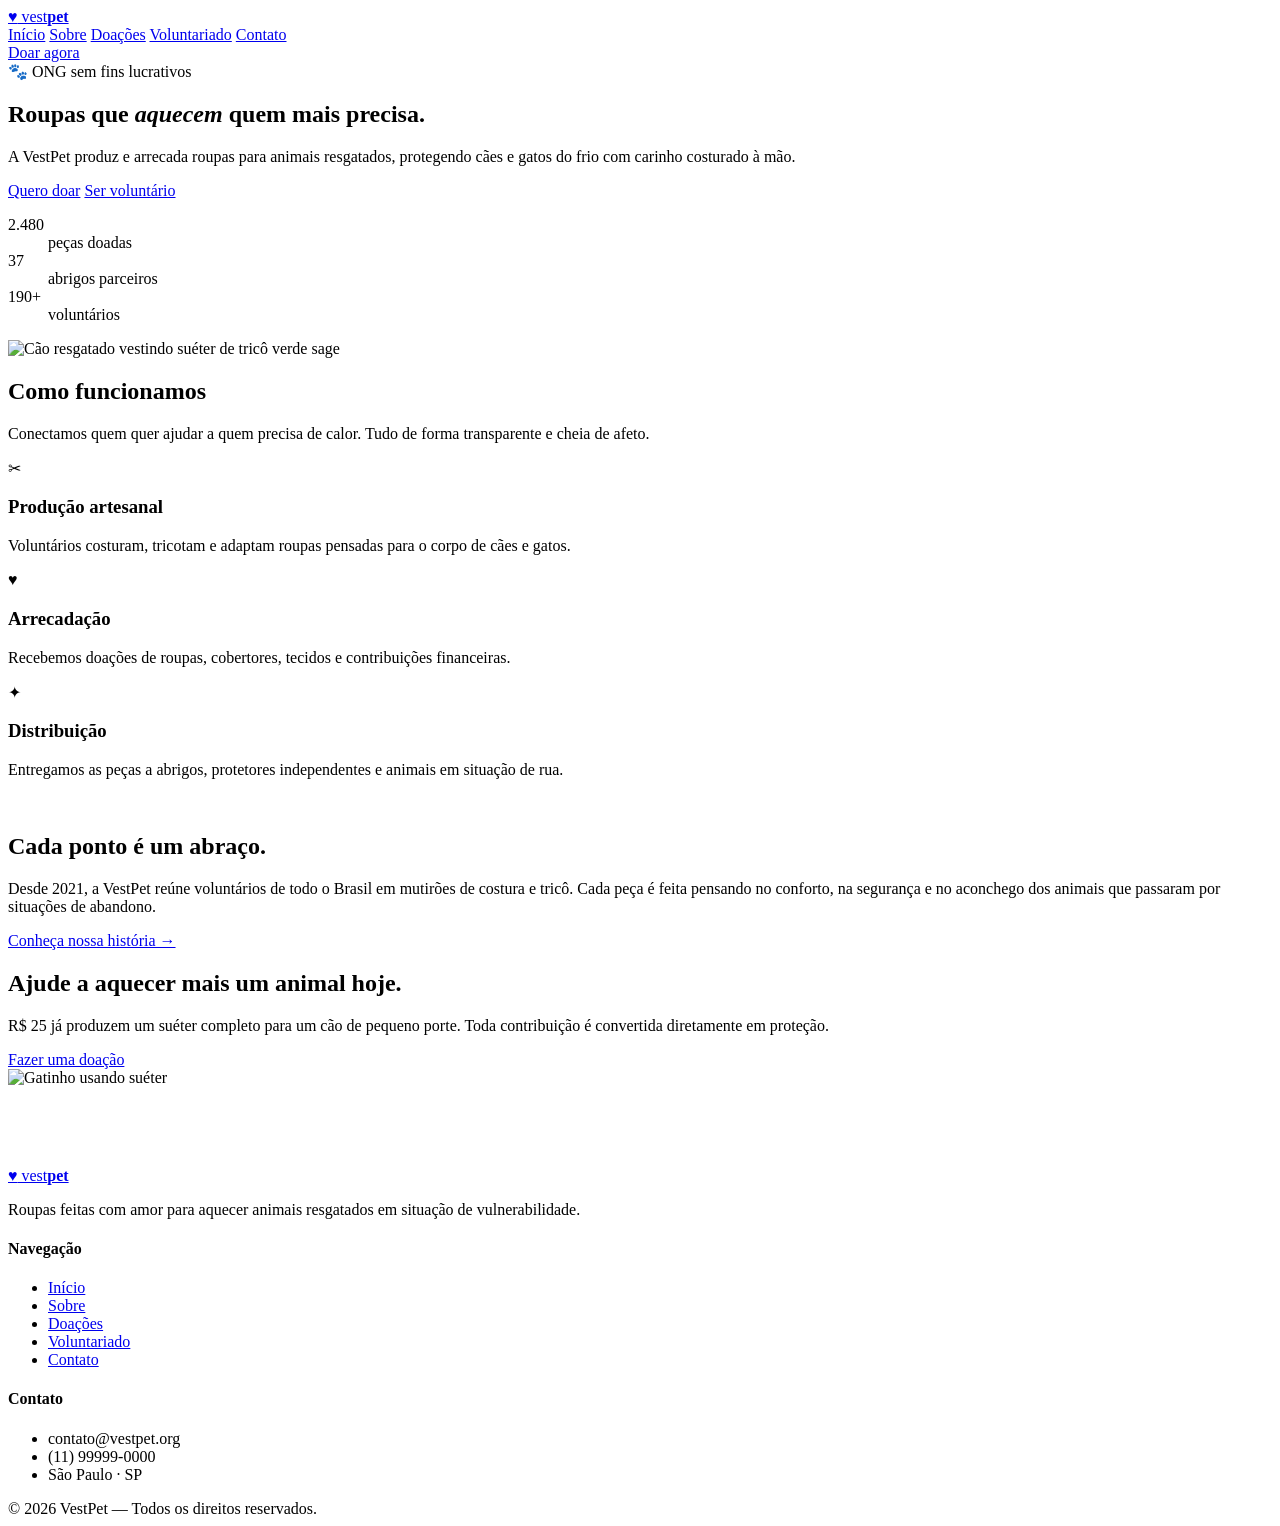
==== index.html @ b2495966 "Primeiro Commit" ====
<!DOCTYPE html>
<html lang="pt-BR">
<head>
<meta charset="UTF-8" />
<meta name="viewport" content="width=device-width, initial-scale=1" />
<title>VestPet</title>
<meta name="description" content="ONG que produz e arrecada roupas para animais em situação de vulnerabilidade." />
<link rel="stylesheet" href="styles.css" />
</head>
<body>

<header class="header">
  <div class="container header-inner">
    <a href="index.html" class="logo"><span class="logo-mark">♥</span> vest<b>pet</b></a>
    <nav class="nav">
      <a href="index.html" class="active">Início</a>
      <a href="sobre.html">Sobre</a>
      <a href="doacoes.html">Doações</a>
      <a href="voluntarie-se.html">Voluntariado</a>
      <a href="contato.html">Contato</a>
    </nav>
    <a href="doacoes.html" class="btn btn-primary btn-sm">Doar agora</a>
  </div>
</header>

<main>
  <!-- HERO -->
  <section class="hero">
    <div class="container hero-grid">
      <div>
        <span class="tag">🐾 ONG sem fins lucrativos</span>
        <h1>Roupas que <em>aquecem</em> quem mais precisa.</h1>
        <p class="lead">A VestPet produz e arrecada roupas para animais resgatados, protegendo cães e gatos do frio com carinho costurado à mão.</p>
        <div class="cta-row">
          <a href="doacoes.html" class="btn btn-primary">Quero doar</a>
          <a href="voluntarie-se.html" class="btn btn-ghost">Ser voluntário</a>
        </div>
        <dl class="stats">
          <div><dt>2.480</dt><dd>peças doadas</dd></div>
          <div><dt>37</dt><dd>abrigos parceiros</dd></div>
          <div><dt>190+</dt><dd>voluntários</dd></div>
        </dl>
      </div>
      <div class="hero-art">
        <img src="como-ajudar-ong-de-animais-petlove1.jpg" alt="Cão resgatado vestindo suéter de tricô verde sage" />
      </div>
    </div>
  </section>

  <!-- HOW -->
  <section class="section section-alt">
    <div class="container">
      <div class="section-head">
        <h2>Como funcionamos</h2>
        <p>Conectamos quem quer ajudar a quem precisa de calor. Tudo de forma transparente e cheia de afeto.</p>
      </div>
      <div class="grid-3">
        <div class="card">
          <div class="icon">✂</div>
          <h3>Produção artesanal</h3>
          <p>Voluntários costuram, tricotam e adaptam roupas pensadas para o corpo de cães e gatos.</p>
        </div>
        <div class="card">
          <div class="icon">♥</div>
          <h3>Arrecadação</h3>
          <p>Recebemos doações de roupas, cobertores, tecidos e contribuições financeiras.</p>
        </div>
        <div class="card">
          <div class="icon">✦</div>
          <h3>Distribuição</h3>
          <p>Entregamos as peças a abrigos, protetores independentes e animais em situação de rua.</p>
        </div>
      </div>
    </div>
  </section>

  <!-- SPLIT -->
  <section class="section">
    <div class="container grid-2">
      <img class="split-img" src="ongs-de-animais-em-goiania_capa-e1586878809593.jpeg" alt="" />
      <div class="split-text">
        <h2>Cada ponto é um abraço.</h2>
        <p>Desde 2021, a VestPet reúne voluntários de todo o Brasil em mutirões de costura e tricô. Cada peça é feita pensando no conforto, na segurança e no aconchego dos animais que passaram por situações de abandono.</p>
        <a href="sobre.html" class="link-arrow">Conheça nossa história →</a>
      </div>
    </div>
  </section>

  <!-- CTA -->
  <section class="container" style="padding-bottom: 5rem;">
    <div class="cta">
      <div>
        <h2>Ajude a aquecer mais um animal hoje.</h2>
        <p>R$ 25 já produzem um suéter completo para um cão de pequeno porte. Toda contribuição é convertida diretamente em proteção.</p>
        <a href="doacoes.html" class="btn btn-light" style="margin-top: 1.5rem;">Fazer uma doação</a>
      </div>
      <img src="assets/cat-sweater.jpg" alt="Gatinho usando suéter" />
    </div>
  </section>
</main>

<footer class="footer">
  <div class="container footer-grid">
    <div>
      <a href="index.html" class="logo"><span class="logo-mark">♥</span> vest<b>pet</b></a>
      <p class="tag-line">Roupas feitas com amor para aquecer animais resgatados em situação de vulnerabilidade.</p>
    </div>
    <div>
      <h4>Navegação</h4>
      <ul>
        <li><a href="index.html">Início</a></li>
        <li><a href="sobre.html">Sobre</a></li>
        <li><a href="doacoes.html">Doações</a></li>
        <li><a href="voluntarie-se.html">Voluntariado</a></li>
        <li><a href="contato.html">Contato</a></li>
      </ul>
    </div>
    <div>
      <h4>Contato</h4>
      <ul>
        <li>contato@vestpet.org</li>
        <li>(11) 99999-0000</li>
        <li>São Paulo · SP</li>
      </ul>
    </div>
  </div>
  <div class="footer-bottom">© 2026 VestPet — Todos os direitos reservados.</div>
</footer>

</body>
</html>
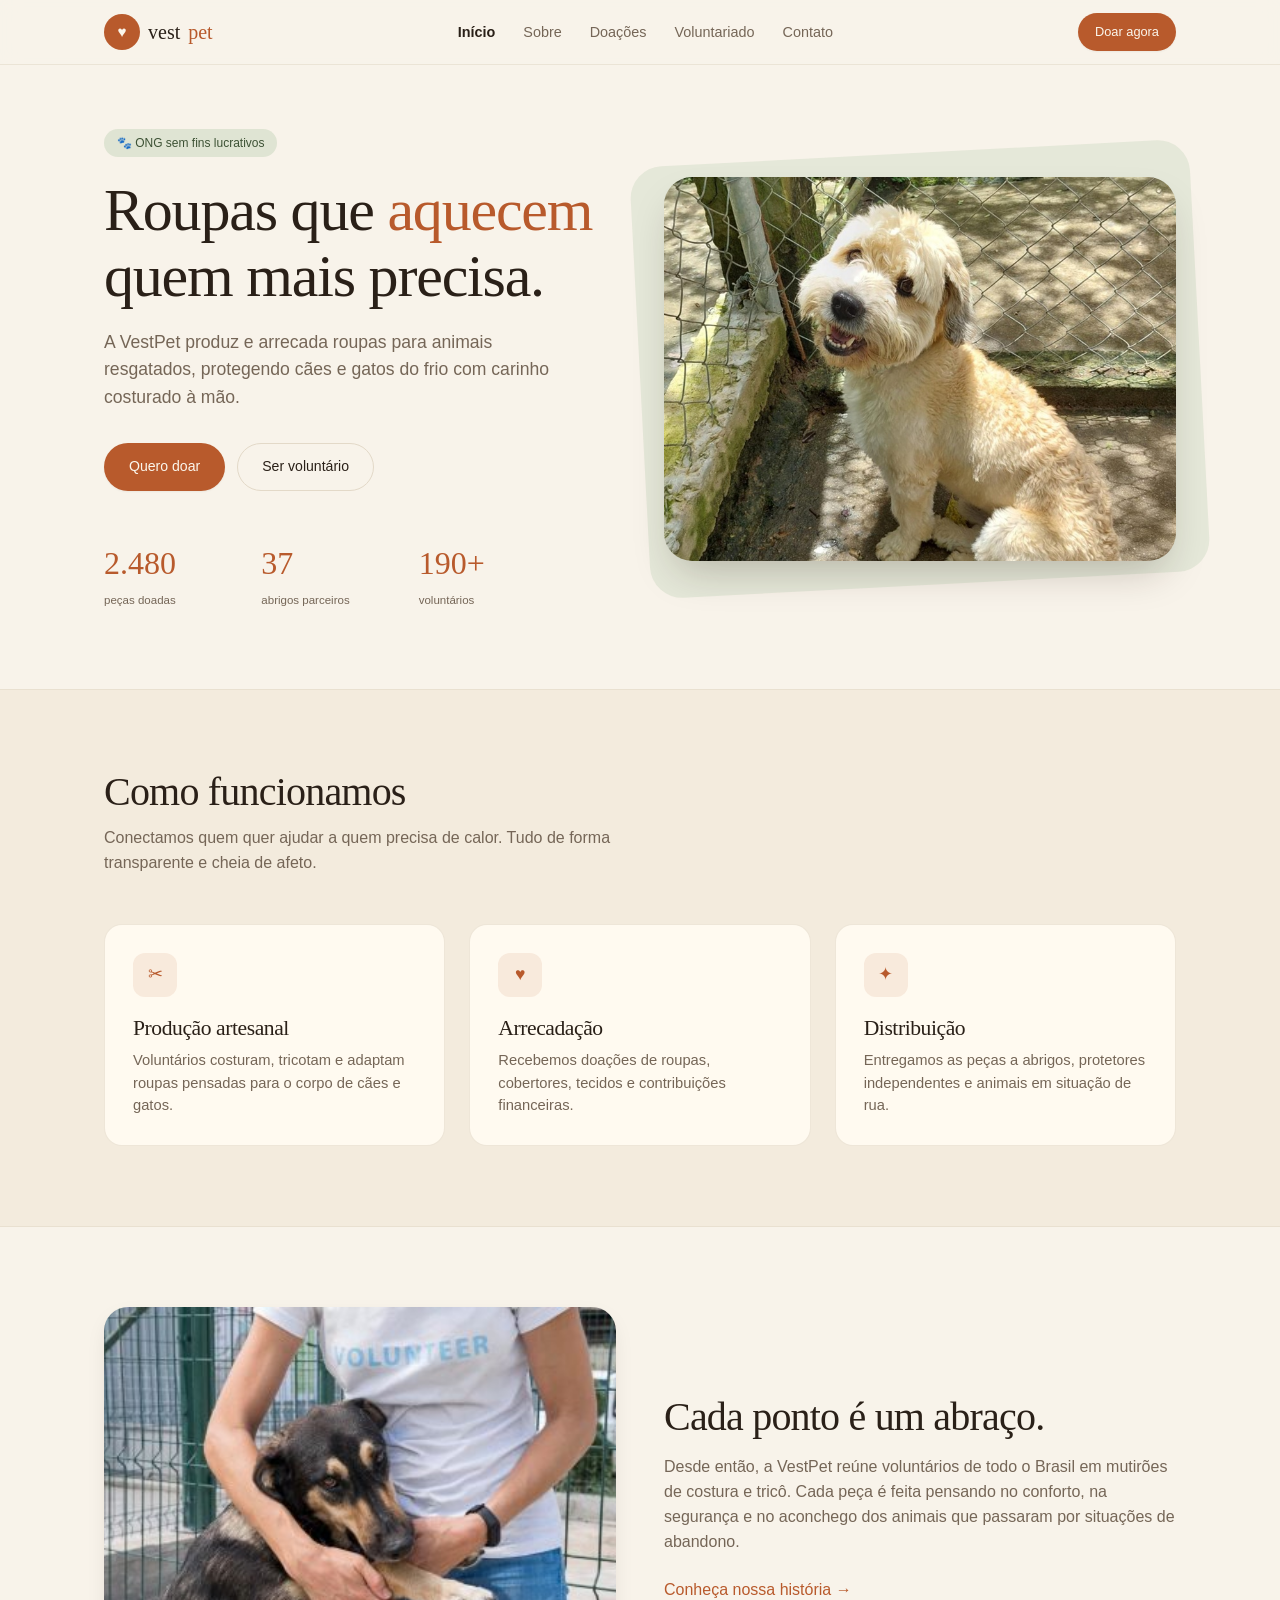
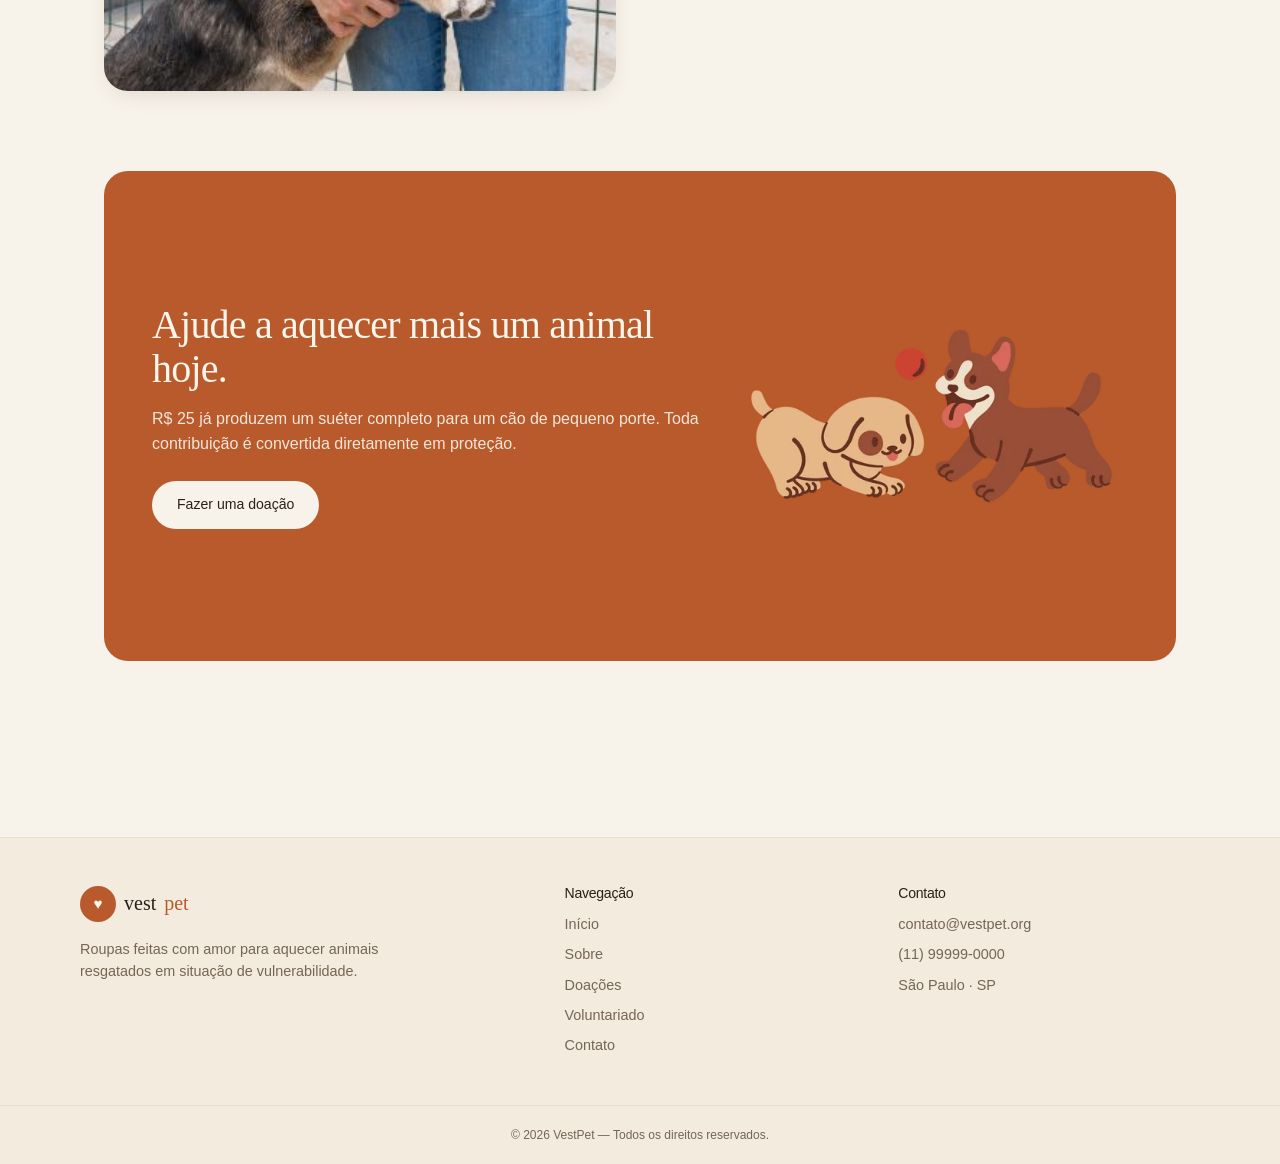
==== commit 38dcb972: "Dei mais css naspáginas" ====
--- a/index.html
+++ b/index.html
@@ -16,7 +16,7 @@
       <a href="index.html" class="active">Início</a>
       <a href="sobre.html">Sobre</a>
       <a href="doacoes.html">Doações</a>
-      <a href="voluntarie-se.html">Voluntariado</a>
+      <a href="voluntariado.html">Voluntariado</a>
       <a href="contato.html">Contato</a>
     </nav>
     <a href="doacoes.html" class="btn btn-primary btn-sm">Doar agora</a>
@@ -33,7 +33,7 @@
         <p class="lead">A VestPet produz e arrecada roupas para animais resgatados, protegendo cães e gatos do frio com carinho costurado à mão.</p>
         <div class="cta-row">
           <a href="doacoes.html" class="btn btn-primary">Quero doar</a>
-          <a href="voluntarie-se.html" class="btn btn-ghost">Ser voluntário</a>
+          <a href="voluntariado.html" class="btn btn-ghost">Ser voluntário</a>
         </div>
         <dl class="stats">
           <div><dt>2.480</dt><dd>peças doadas</dd></div>
@@ -42,7 +42,7 @@
         </dl>
       </div>
       <div class="hero-art">
-        <img src="como-ajudar-ong-de-animais-petlove1.jpg" alt="Cão resgatado vestindo suéter de tricô verde sage" />
+        <img src="cachorro_adoacao_ong_patre_taboao.jpeg" alt="Cão resgatado vestindo suéter de tricô verde sage" />
       </div>
     </div>
   </section>
@@ -77,10 +77,10 @@
   <!-- SPLIT -->
   <section class="section">
     <div class="container grid-2">
-      <img class="split-img" src="ongs-de-animais-em-goiania_capa-e1586878809593.jpeg" alt="" />
+      <img class="split-img" src="dog.jpg" alt="" />
       <div class="split-text">
         <h2>Cada ponto é um abraço.</h2>
-        <p>Desde 2021, a VestPet reúne voluntários de todo o Brasil em mutirões de costura e tricô. Cada peça é feita pensando no conforto, na segurança e no aconchego dos animais que passaram por situações de abandono.</p>
+        <p>Desde então, a VestPet reúne voluntários de todo o Brasil em mutirões de costura e tricô. Cada peça é feita pensando no conforto, na segurança e no aconchego dos animais que passaram por situações de abandono.</p>
         <a href="sobre.html" class="link-arrow">Conheça nossa história →</a>
       </div>
     </div>
@@ -94,7 +94,7 @@
         <p>R$ 25 já produzem um suéter completo para um cão de pequeno porte. Toda contribuição é convertida diretamente em proteção.</p>
         <a href="doacoes.html" class="btn btn-light" style="margin-top: 1.5rem;">Fazer uma doação</a>
       </div>
-      <img src="assets/cat-sweater.jpg" alt="Gatinho usando suéter" />
+      <img src="dogball.webp" alt="Cão usando brinquedo" />
     </div>
   </section>
 </main>
@@ -111,7 +111,7 @@
         <li><a href="index.html">Início</a></li>
         <li><a href="sobre.html">Sobre</a></li>
         <li><a href="doacoes.html">Doações</a></li>
-        <li><a href="voluntarie-se.html">Voluntariado</a></li>
+        <li><a href="voluntariado.html">Voluntariado</a></li>
         <li><a href="contato.html">Contato</a></li>
       </ul>
     </div>
--- a/styles.css
+++ b/styles.css
@@ -0,0 +1,250 @@
+/* ===== VestPet — Design System ===== */
+@import url("https://fonts.googleapis.com/css2?family=Fraunces:ital,wght@0,400;0,500;0,600;1,500&display=swap");
+
+:root {
+  --bg: #f8f3ea;
+  --cream: #fbf6ec;
+  --fg: #2a2018;
+  --muted: #756657;
+  --border: #e3d9c8;
+  --card: #fffaf0;
+  --primary: #b85a2c;        /* terracotta */
+  --primary-fg: #fbf6ec;
+  --secondary: #ecdfc7;
+  --accent: #b8cdb0;          /* sage */
+  --radius: 14px;
+  --shadow-sm: 0 1px 2px rgba(40, 25, 10, 0.05);
+  --shadow-md: 0 8px 24px -8px rgba(40, 25, 10, 0.15);
+  --shadow-lg: 0 20px 40px -12px rgba(40, 25, 10, 0.25);
+
+  --font-display: "Fraunces", Georgia, serif;
+  --font-sans: -apple-system, BlinkMacSystemFont, "Segoe UI", Roboto, sans-serif;
+}
+
+* { box-sizing: border-box; margin: 0; padding: 0; }
+html { scroll-behavior: smooth; }
+body {
+  font-family: var(--font-sans);
+  background: var(--bg);
+  color: var(--fg);
+  line-height: 1.55;
+  -webkit-font-smoothing: antialiased;
+}
+img { max-width: 100%; display: block; }
+a { color: inherit; text-decoration: none; }
+
+h1, h2, h3, h4 {
+  font-family: var(--font-display);
+  font-weight: 500;
+  letter-spacing: -0.02em;
+  line-height: 1.1;
+}
+h1 { font-size: clamp(2.5rem, 5vw, 3.75rem); }
+h2 { font-size: clamp(2rem, 3.5vw, 2.5rem); }
+h3 { font-size: 1.35rem; }
+
+.container { max-width: 1120px; margin: 0 auto; padding: 0 1.5rem; }
+.eyebrow {
+  font-size: 0.72rem;
+  text-transform: uppercase;
+  letter-spacing: 0.22em;
+  color: var(--primary);
+  font-weight: 600;
+}
+
+/* ===== Header ===== */
+.header {
+  position: sticky; top: 0; z-index: 40;
+  background: rgba(248, 243, 234, 0.88);
+  backdrop-filter: blur(10px);
+  border-bottom: 1px solid rgba(227, 217, 200, 0.6);
+}
+.header-inner {
+  display: flex; align-items: center; justify-content: space-between;
+  height: 64px;
+}
+.logo { display: flex; align-items: center; gap: 0.5rem; font-family: var(--font-display); font-size: 1.25rem; }
+.logo-mark {
+  width: 36px; height: 36px; border-radius: 50%;
+  background: var(--primary); color: var(--primary-fg);
+  display: grid; place-items: center; font-size: 0.95rem;
+}
+.logo b { color: var(--primary); font-weight: 500; }
+.nav { display: flex; gap: 1.75rem; font-size: 0.9rem; }
+.nav a { color: var(--muted); transition: color 0.15s; }
+.nav a:hover, .nav a.active { color: var(--fg); }
+.nav a.active { font-weight: 600; }
+@media (max-width: 720px) { .nav { display: none; } }
+
+/* ===== Buttons ===== */
+.btn {
+  display: inline-block;
+  padding: 0.75rem 1.5rem;
+  border-radius: 999px;
+  font-size: 0.88rem;
+  font-weight: 500;
+  cursor: pointer;
+  border: 1px solid transparent;
+  transition: all 0.15s;
+  font-family: inherit;
+}
+.btn-primary { background: var(--primary); color: var(--primary-fg); box-shadow: var(--shadow-sm); }
+.btn-primary:hover { box-shadow: var(--shadow-md); opacity: 0.94; }
+.btn-ghost { background: transparent; border-color: var(--border); }
+.btn-ghost:hover { background: var(--secondary); }
+.btn-light { background: var(--bg); color: var(--fg); }
+.btn-sm { padding: 0.5rem 1rem; font-size: 0.8rem; }
+
+/* ===== Hero ===== */
+.hero { padding: 4rem 0 5rem; }
+.hero-grid {
+  display: grid; grid-template-columns: 1fr 1fr; gap: 3rem; align-items: center;
+}
+@media (max-width: 860px) { .hero-grid { grid-template-columns: 1fr; } }
+.tag {
+  display: inline-flex; align-items: center; gap: 0.4rem;
+  background: rgba(184, 205, 176, 0.4);
+  color: #3d5235;
+  padding: 0.3rem 0.8rem; border-radius: 999px;
+  font-size: 0.75rem; font-weight: 500;
+}
+.hero h1 { margin-top: 1.25rem; }
+.hero h1 em { color: var(--primary); font-style: normal; }
+.hero p.lead { margin-top: 1.25rem; color: var(--muted); font-size: 1.1rem; max-width: 28rem; }
+.cta-row { margin-top: 2rem; display: flex; gap: 0.75rem; flex-wrap: wrap; }
+.stats {
+  margin-top: 3rem; display: grid; grid-template-columns: repeat(3, 1fr); gap: 1.5rem; max-width: 28rem;
+}
+.stats dt { font-family: var(--font-display); font-size: 2rem; color: var(--primary); }
+.stats dd { font-size: 0.72rem; color: var(--muted); margin-top: 0.2rem; }
+
+.hero-art { position: relative; }
+.hero-art::before {
+  content: "";
+  position: absolute; inset: -1.5rem;
+  background: rgba(184, 205, 176, 0.3);
+  border-radius: 2rem; transform: rotate(-3deg);
+}
+.hero-art img {
+  position: relative; border-radius: 1.75rem;
+  box-shadow: var(--shadow-lg); aspect-ratio: 4/3; object-fit: cover;
+}
+
+/* ===== Sections ===== */
+.section { padding: 5rem 0; }
+.section-alt { background: rgba(236, 223, 199, 0.4); border-top: 1px solid rgba(227, 217, 200, 0.6); border-bottom: 1px solid rgba(227, 217, 200, 0.6); }
+.section-head { max-width: 36rem; margin-bottom: 3rem; }
+.section-head p { color: var(--muted); margin-top: 0.75rem; }
+
+.grid-3 { display: grid; grid-template-columns: repeat(3, 1fr); gap: 1.5rem; }
+.grid-2 { display: grid; grid-template-columns: 1fr 1fr; gap: 3rem; align-items: center; }
+@media (max-width: 800px) {
+  .grid-3 { grid-template-columns: 1fr; }
+  .grid-2 { grid-template-columns: 1fr; }
+}
+
+.card {
+  background: var(--card);
+  border: 1px solid rgba(227, 217, 200, 0.6);
+  border-radius: 18px;
+  padding: 1.75rem;
+  transition: box-shadow 0.2s;
+}
+.card:hover { box-shadow: var(--shadow-md); }
+.card .icon {
+  width: 44px; height: 44px; border-radius: 12px;
+  background: rgba(184, 90, 44, 0.1); color: var(--primary);
+  display: grid; place-items: center; font-size: 1.1rem;
+}
+.card h3 { margin-top: 1.25rem; }
+.card p { margin-top: 0.5rem; color: var(--muted); font-size: 0.92rem; }
+
+.split-img { border-radius: 1.5rem; box-shadow: var(--shadow-md); aspect-ratio: 4/3; object-fit: cover; width: 100%; }
+.split-text h2 + p { margin-top: 1rem; color: var(--muted); }
+.link-arrow { display: inline-block; margin-top: 1.5rem; color: var(--primary); font-weight: 500; }
+.link-arrow:hover { text-decoration: underline; }
+
+/* ===== Big CTA ===== */
+.cta {
+  background: var(--primary); color: var(--primary-fg);
+  padding: 3rem; border-radius: 24px;
+  display: grid; grid-template-columns: 1.4fr 1fr; gap: 2rem; align-items: center;
+}
+.cta h2 { color: var(--primary-fg); }
+.cta p { margin-top: 1rem; opacity: 0.9; }
+.cta img { border-radius: 1rem; aspect-ratio: 1; object-fit: cover; }
+@media (max-width: 800px) {
+  .cta { grid-template-columns: 1fr; padding: 2rem; }
+  .cta img { display: none; }
+}
+
+/* ===== Donations page ===== */
+.donate-grid { display: grid; grid-template-columns: 1fr 1fr; gap: 1.5rem; margin-top: 3rem; }
+.donate-grid > .full { grid-column: 1 / -1; }
+@media (max-width: 800px) { .donate-grid { grid-template-columns: 1fr; } }
+
+.card-primary {
+  background: var(--primary); color: var(--primary-fg);
+  border-radius: 24px; padding: 2rem; box-shadow: var(--shadow-md);
+}
+.card-primary h2 { color: var(--primary-fg); margin-top: 1.25rem; }
+.card-primary ul { margin-top: 1.25rem; list-style: none; }
+.card-primary ul li { padding: 0.25rem 0; font-size: 0.9rem; opacity: 0.92; }
+.pix-box {
+  margin-top: 1.5rem; background: rgba(251, 246, 236, 0.15);
+  padding: 1rem; border-radius: 12px;
+  display: flex; justify-content: space-between; align-items: center; gap: 0.75rem;
+}
+.pix-box code { font-family: ui-monospace, monospace; font-size: 0.88rem; }
+
+.poi-grid { display: grid; grid-template-columns: repeat(3, 1fr); gap: 1rem; margin-top: 1.5rem; }
+.poi { background: rgba(236, 223, 199, 0.6); border-radius: 16px; padding: 1.25rem; }
+.poi p:first-child { font-weight: 600; }
+.poi p:last-child { font-size: 0.78rem; color: var(--muted); margin-top: 0.25rem; }
+@media (max-width: 700px) { .poi-grid { grid-template-columns: 1fr; } }
+
+/* ===== Forms ===== */
+.form {
+  background: var(--card); border: 1px solid rgba(227, 217, 200, 0.6);
+  border-radius: 24px; padding: 2rem;
+}
+.field { margin-top: 1rem; }
+.field label { font-size: 0.72rem; font-weight: 600; color: var(--muted); display: block; margin-bottom: 0.35rem; }
+.field input, .field select {
+  width: 100%; padding: 0.65rem 0.9rem;
+  border: 1px solid var(--border); border-radius: 12px;
+  background: var(--bg); font: inherit; font-size: 0.9rem;
+}
+.field input:focus, .field select:focus { outline: 2px solid var(--primary); outline-offset: 1px; }
+.form .btn { margin-top: 1.5rem; width: 100%; }
+
+.list-soft { list-style: none; margin-top: 2rem; display: grid; gap: 0.75rem; font-size: 0.9rem; }
+.list-soft li { background: rgba(236, 223, 199, 0.5); padding: 1.1rem 1.25rem; border-radius: 16px; }
+.list-soft li b { display: block; margin-bottom: 0.2rem; }
+.list-soft li span { color: var(--muted); }
+
+/* ===== Contato ===== */
+.contact-grid { display: grid; grid-template-columns: 1fr 1fr; gap: 1rem; margin-top: 3rem; }
+@media (max-width: 700px) { .contact-grid { grid-template-columns: 1fr; } }
+
+/* ===== Footer ===== */
+.footer {
+  margin-top: 6rem;
+  background: rgba(236, 223, 199, 0.4);
+  border-top: 1px solid rgba(227, 217, 200, 0.6);
+}
+.footer-grid {
+  display: grid; grid-template-columns: 1.5fr 1fr 1fr; gap: 2rem; padding: 3rem 0;
+}
+@media (max-width: 700px) { .footer-grid { grid-template-columns: 1fr; } }
+.footer h4 { font-family: var(--font-sans); font-size: 0.88rem; margin-bottom: 0.75rem; }
+.footer ul { list-style: none; display: grid; gap: 0.5rem; font-size: 0.9rem; color: var(--muted); }
+.footer ul a:hover { color: var(--fg); }
+.footer p.tag-line { margin-top: 1rem; color: var(--muted); font-size: 0.9rem; max-width: 22rem; }
+.footer-bottom {
+  border-top: 1px solid rgba(227, 217, 200, 0.6);
+  padding: 1.25rem 0; text-align: center; font-size: 0.75rem; color: var(--muted);
+}
+
+/* simple emoji-style icon helper */
+.i { display: inline-grid; place-items: center; }
